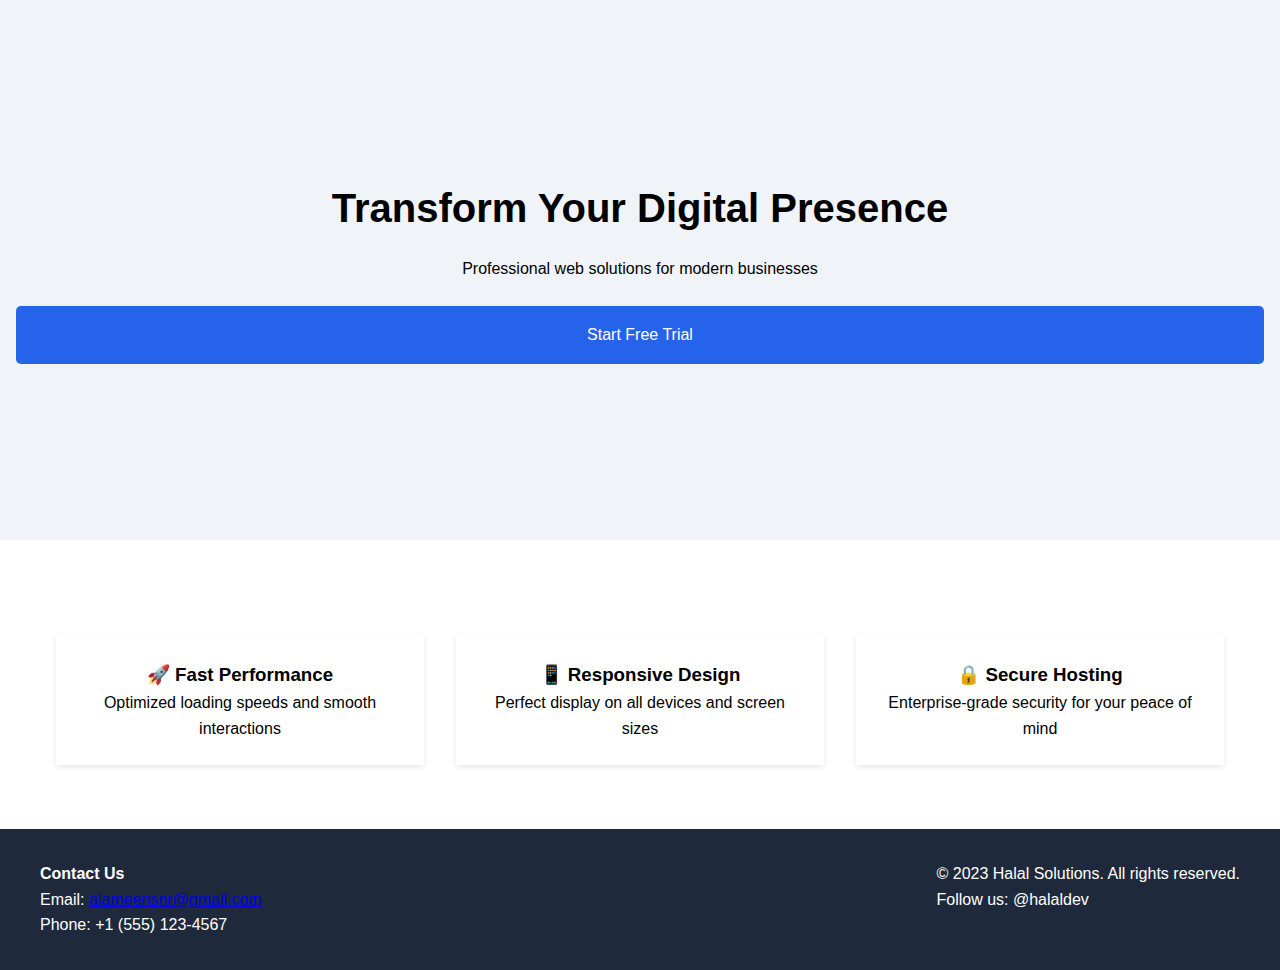
==== responsive/index.html @ 37b18edb "responsiveness" ====
<!DOCTYPE html>
<html lang="en">
<head>
    <meta charset="UTF-8">
    <meta name="viewport" content="width=device-width, initial-scale=1.0">
    <title>Tech Solutions</title>
    <style>
        /* Base Styles */
        * {
            margin: 0;
            padding: 0;
            box-sizing: border-box;
        }

        body {
            font-family: Arial, sans-serif;
            line-height: 1.6;
        }

        /* Hero Section */
        .hero {
            text-align: center;
            padding: 4rem 1rem;
            background: #f0f4f8;
            min-height: 60vh;
            display: flex;
            flex-direction: column;
            justify-content: center;
        }

        .hero h1 {
            font-size: 2.5rem;
            margin-bottom: 1rem;
        }

        .cta-button {
            display: inline-block;
            padding: 1rem 2rem;
            margin-top: 1.5rem;
            background: #2563eb;
            color: white;
            text-decoration: none;
            border-radius: 5px;
        }

        /* Features Section */
        .features {
            padding: 4rem 1rem;
            max-width: 1200px;
            margin: 0 auto;
        }

        .features-grid {
            display: grid;
            grid-template-columns: repeat(3, 1fr);
            gap: 2rem;
            margin-top: 2rem;
        }

        .feature-card {
            text-align: center;
            padding: 1.5rem;
            background: #fff;
            box-shadow: 0 2px 5px rgba(0,0,0,0.1);
        }

        /* Footer */
        footer {
            background: #1e293b;
            color: white;
            padding: 2rem 1rem;
            margin-top: auto;
        }

        .footer-content {
            max-width: 1200px;
            margin: 0 auto;
            display: flex;
            justify-content: space-between;
            flex-wrap: wrap;
            gap: 2rem;
        }

        /* Responsive Design */
        @media (max-width: 768px) {
            .features-grid {
                grid-template-columns: 1fr;
            }

            .footer-content {
                flex-direction: column;
                text-align: center;
            }
        }
    </style>
</head>
<body>
    <!-- Hero Section -->
    <section class="hero">
        <h1>Transform Your Digital Presence</h1>
        <p class="subheadline">Professional web solutions for modern businesses</p>
        <a href="#" class="cta-button">Start Free Trial</a>
    </section>

    <!-- Features Section -->
    <section class="features">
        <div class="features-grid">
            <article class="feature-card">
                <h3>🚀 Fast Performance</h3>
                <p>Optimized loading speeds and smooth interactions</p>
            </article>
            <article class="feature-card">
                <h3>📱 Responsive Design</h3>
                <p>Perfect display on all devices and screen sizes</p>
            </article>
            <article class="feature-card">
                <h3>🔒 Secure Hosting</h3>
                <p>Enterprise-grade security for your peace of mind</p>
            </article>
        </div>
    </section>

    <!-- Footer Section -->
    <footer>
        <div class="footer-content">
            <div>
                <h4>Contact Us</h4>
                <p>Email: <a href="mailto:alameensnr@gmail.com">alameensnr@gmail.com</a></p>
                <p>Phone: +1 (555) 123-4567</p>
            </div>
            <div>
                <p>© 2023 Halal Solutions. All rights reserved.</p>
                <p>Follow us: @halaldev</p>
            </div>
        </div>
    </footer>
</body>
</html>
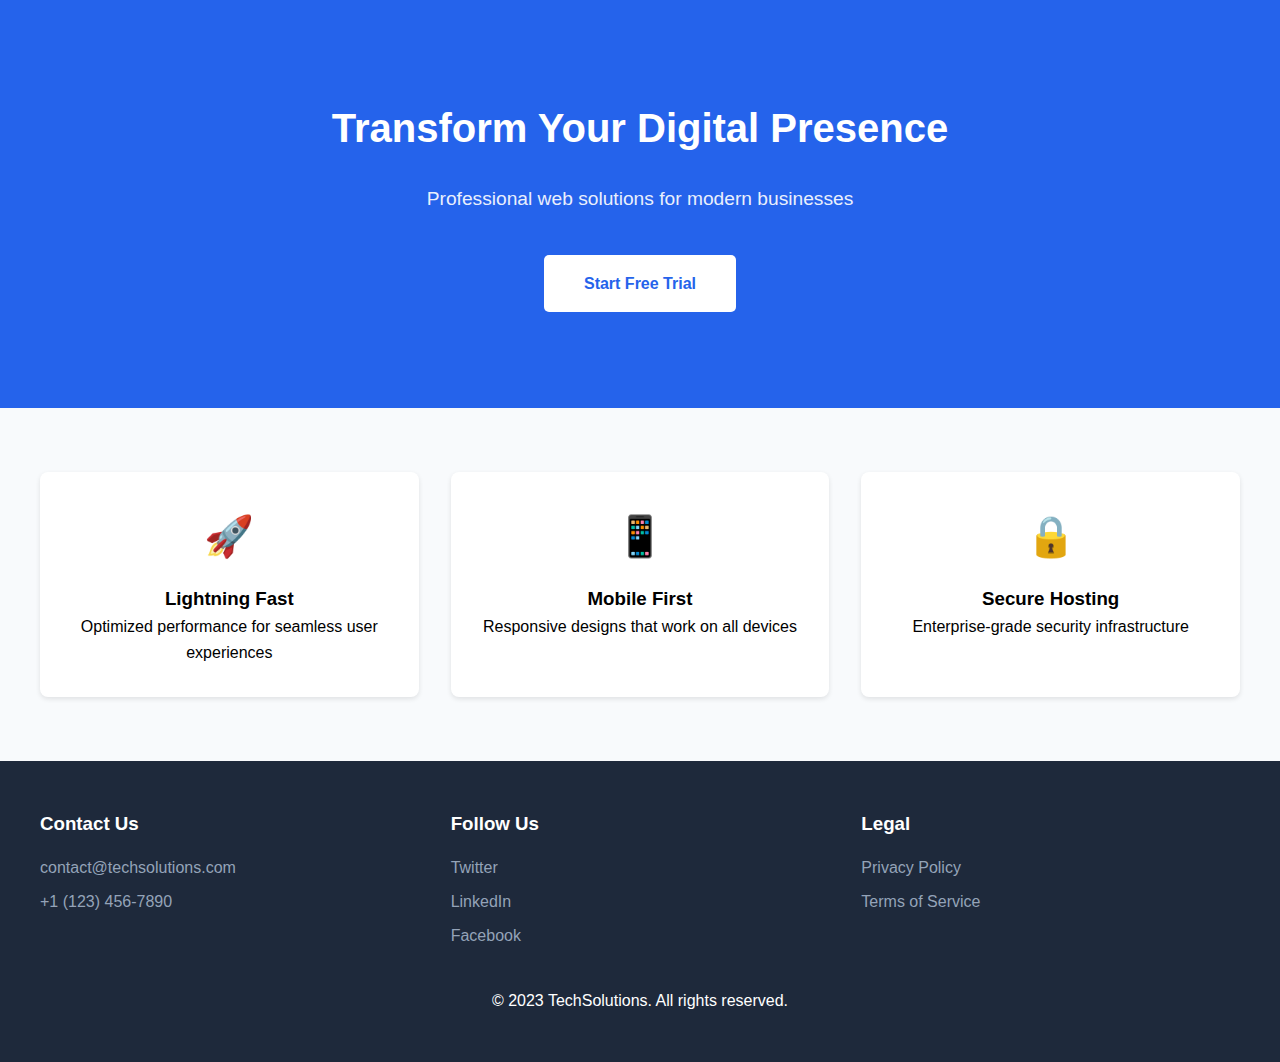
==== commit bc6a4362: "updated" ====
--- a/responsive/index.html
+++ b/responsive/index.html
@@ -3,7 +3,7 @@
 <head>
     <meta charset="UTF-8">
     <meta name="viewport" content="width=device-width, initial-scale=1.0">
-    <title>Tech Solutions</title>
+    <title>TechSolutions - Landing Page</title>
     <style>
         /* Base Styles */
         * {
@@ -20,76 +20,98 @@
         /* Hero Section */
         .hero {
             text-align: center;
-            padding: 4rem 1rem;
-            background: #f0f4f8;
-            min-height: 60vh;
-            display: flex;
-            flex-direction: column;
-            justify-content: center;
+            padding: 6rem 2rem;
+            background: #2563eb;
+            color: white;
         }
 
         .hero h1 {
             font-size: 2.5rem;
-            margin-bottom: 1rem;
+            margin-bottom: 1.5rem;
+        }
+
+        .hero p.subheadline {
+            font-size: 1.2rem;
+            margin-bottom: 2rem;
+            opacity: 0.9;
+            max-width: 600px;
+            margin: 0 auto 2.5rem;
         }
 
         .cta-button {
             display: inline-block;
-            padding: 1rem 2rem;
-            margin-top: 1.5rem;
-            background: #2563eb;
-            color: white;
+            padding: 1rem 2.5rem;
+            background: #ffffff;
+            color: #2563eb;
             text-decoration: none;
             border-radius: 5px;
+            font-weight: bold;
+            transition: transform 0.3s ease;
         }
 
         /* Features Section */
         .features {
-            padding: 4rem 1rem;
-            max-width: 1200px;
-            margin: 0 auto;
+            padding: 4rem 2rem;
+            background: #f8fafc;
         }
 
         .features-grid {
             display: grid;
             grid-template-columns: repeat(3, 1fr);
             gap: 2rem;
-            margin-top: 2rem;
+            max-width: 1200px;
+            margin: 0 auto;
         }
 
         .feature-card {
+            padding: 2rem;
+            background: white;
+            border-radius: 8px;
             text-align: center;
-            padding: 1.5rem;
-            background: #fff;
             box-shadow: 0 2px 5px rgba(0,0,0,0.1);
         }
 
-        /* Footer */
+        .feature-icon {
+            font-size: 2.5rem;
+            margin-bottom: 1rem;
+        }
+
+        /* Footer Section */
         footer {
             background: #1e293b;
             color: white;
-            padding: 2rem 1rem;
+            padding: 3rem 2rem;
             margin-top: auto;
         }
 
         .footer-content {
             max-width: 1200px;
             margin: 0 auto;
-            display: flex;
-            justify-content: space-between;
-            flex-wrap: wrap;
+            display: grid;
+            grid-template-columns: repeat(3, 1fr);
             gap: 2rem;
+        }
+
+        .footer-section h3 {
+            margin-bottom: 1rem;
+        }
+
+        .footer-section a {
+            color: #94a3b8;
+            text-decoration: none;
+            display: block;
+            margin-bottom: 0.5rem;
         }
 
         /* Responsive Design */
         @media (max-width: 768px) {
-            .features-grid {
+            .features-grid,
+            .footer-content {
                 grid-template-columns: 1fr;
             }
 
-            .footer-content {
-                flex-direction: column;
-                text-align: center;
+            .hero h1 {
+                font-size: 2rem;
             }
         }
     </style>
@@ -106,16 +128,19 @@
     <section class="features">
         <div class="features-grid">
             <article class="feature-card">
-                <h3>🚀 Fast Performance</h3>
-                <p>Optimized loading speeds and smooth interactions</p>
+                <div class="feature-icon">🚀</div>
+                <h3>Lightning Fast</h3>
+                <p>Optimized performance for seamless user experiences</p>
             </article>
             <article class="feature-card">
-                <h3>📱 Responsive Design</h3>
-                <p>Perfect display on all devices and screen sizes</p>
+                <div class="feature-icon">📱</div>
+                <h3>Mobile First</h3>
+                <p>Responsive designs that work on all devices</p>
             </article>
             <article class="feature-card">
-                <h3>🔒 Secure Hosting</h3>
-                <p>Enterprise-grade security for your peace of mind</p>
+                <div class="feature-icon">🔒</div>
+                <h3>Secure Hosting</h3>
+                <p>Enterprise-grade security infrastructure</p>
             </article>
         </div>
     </section>
@@ -123,15 +148,25 @@
     <!-- Footer Section -->
     <footer>
         <div class="footer-content">
-            <div>
-                <h4>Contact Us</h4>
-                <p>Email: <a href="mailto:alameensnr@gmail.com">alameensnr@gmail.com</a></p>
-                <p>Phone: +1 (555) 123-4567</p>
+            <div class="footer-section">
+                <h3>Contact Us</h3>
+                <a href="mailto:contact@techsolutions.com">contact@techsolutions.com</a>
+                <a href="tel:+11234567890">+1 (123) 456-7890</a>
             </div>
-            <div>
-                <p>© 2023 Halal Solutions. All rights reserved.</p>
-                <p>Follow us: @halaldev</p>
+            <div class="footer-section">
+                <h3>Follow Us</h3>
+                <a href="#">Twitter</a>
+                <a href="#">LinkedIn</a>
+                <a href="#">Facebook</a>
             </div>
+            <div class="footer-section">
+                <h3>Legal</h3>
+                <a href="#">Privacy Policy</a>
+                <a href="#">Terms of Service</a>
+            </div>
+        </div>
+        <div class="copyright" style="text-align: center; margin-top: 2rem;">
+            <p>© 2023 TechSolutions. All rights reserved.</p>
         </div>
     </footer>
 </body>
